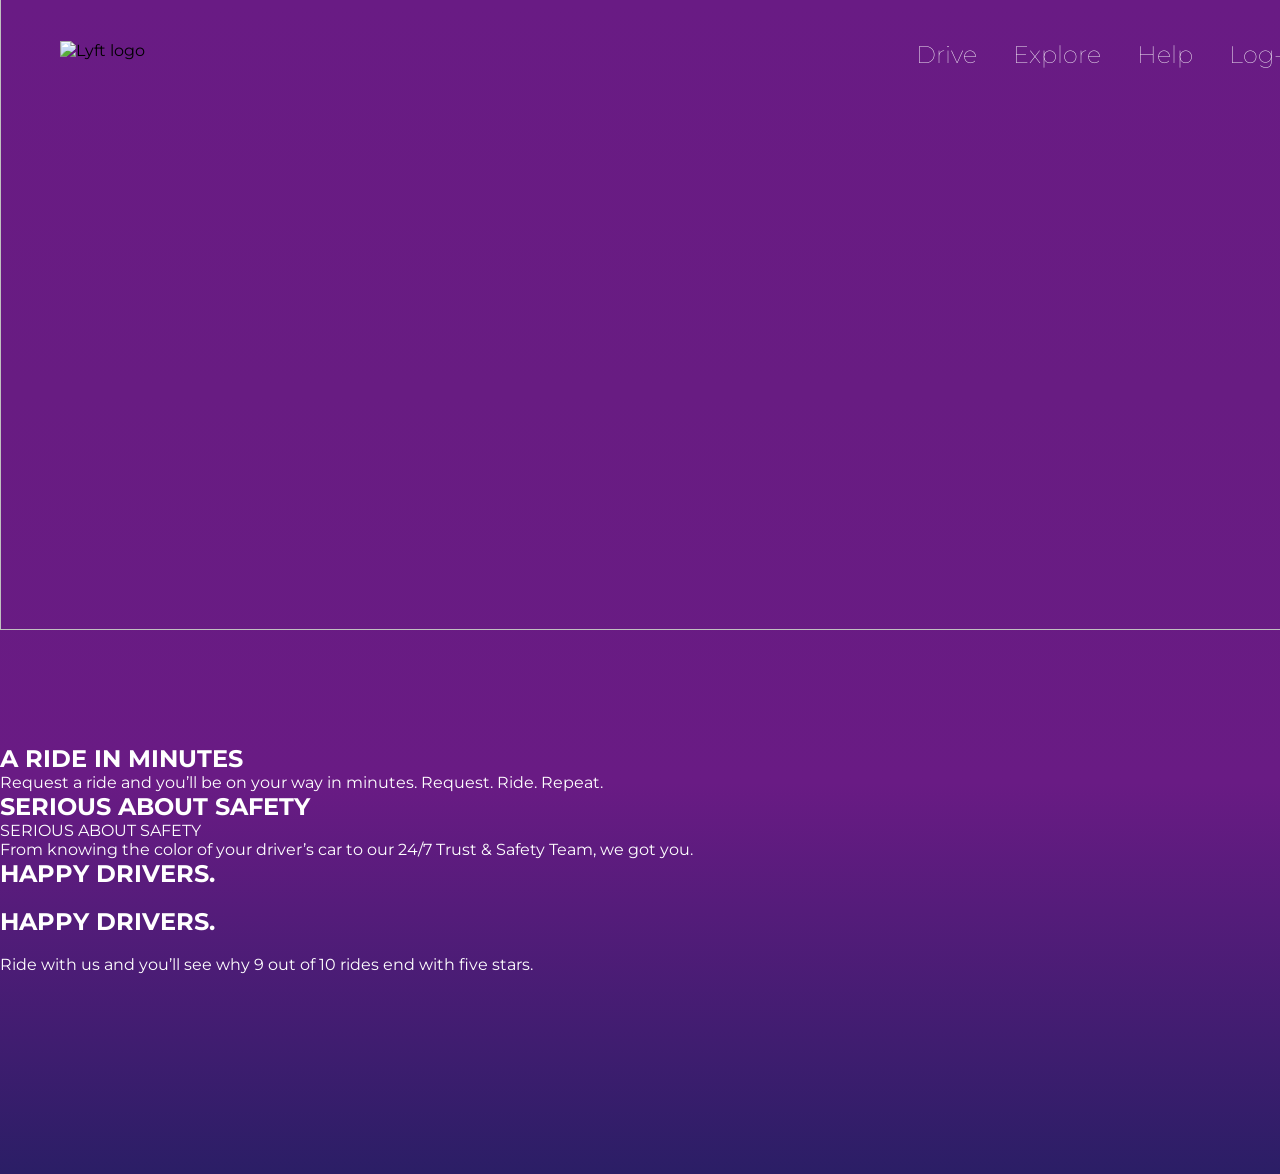
==== index.html @ 64938c95 "Subiendo primeros avances en ejercicio Lyft" ====
<!-- Agrega aquí la estructura HTML de tu sitio web -->
<!DOCTYPE html>
<html>
  <head>
    <meta charset="utf-8">
    <title>Lyft</title>
    <link rel="stylesheet" href="css/main.css">
    <link href="https://fonts.googleapis.com/css?family=Montserrat:100,400,600,700" rel="stylesheet">
  <body>
    <section id="main-container">
      <nav class="fixed-menu">
        <section class="float-left">
          <img  class="logo"src="assets/images/logo-white.png" alt="Lyft logo">
        </section>
        <section class="float-right right-menu-items">
          <a class="menu-item">Drive</a>
          <a class="menu-item">Explore</a>
          <a class="menu-item">Help</a>
          <a class="menu-item log-in">Log-in</a>
        </section>
      </nav>
      <header id="first-section">
        <section class="fs-one">
          <img src="assets/images/hero.gif" alt="">
        </section>
        <section id="first-section2">
          <h2>A RIDE IN MINUTES</h2> <p>Request a ride and you’ll be on your way in minutes. Request. Ride. Repeat.</p>
          <h2>SERIOUS ABOUT SAFETY</h2>SERIOUS ABOUT SAFETY <br>From knowing the color of your driver’s car to our 24/7 Trust & Safety Team, we got you.</p>
          <p><h2>HAPPY DRIVERS.</h2><br> <h2>HAPPY DRIVERS.</h2><br>Ride with us and you’ll see why 9 out of 10 rides end with five stars.</p>
        </section>
      </header>

      <main>
      </main>

      <footer>
        <section>
        </section>
        <section>
        </section>
      </footer>

    </section>
  </body>
</html>
---- css/main.css ----
/*
 * Estilos de tu proyecto*/
* {
  font-family: 'Montserrat', sans-serif;
  margin: 0;
  padding: 0;
}

.fixed-menu{
  position: fixed;
  padding: 30px;
  margin: 10px 30px;
  z-index: 1100;
}

.menu-item {
  margin: 0 15px;
}

.right-menu-items{
  box-sizing: content-box;
  text-align: right;
  color: #fff;
  vertical-align: top;
  font-size: 24px;
  font-weight: 100;
  position: relative;
  right: -150%;

}
.float-left {
  float: left;
}

.float-right{
  float: right;
}

.logo {
  width: 63px;
  height: 40px;
  margin: 0px;
  padding: 0px;
  vertical-align: middle;
}

header#first-section {
  height: 1174px;
  background: linear-gradient(#691B84, #681C82, #691B84, #2B1E66);
}

#first-section img {
  width: 1350px;
  height: 740px;
  background-image: linear-gradient(to left rgb(110,38,139), rgba(110,38,139,.5));
  position: relative;
  bottom: 110px;
}

#first-section2 {
  color: #fff;

}
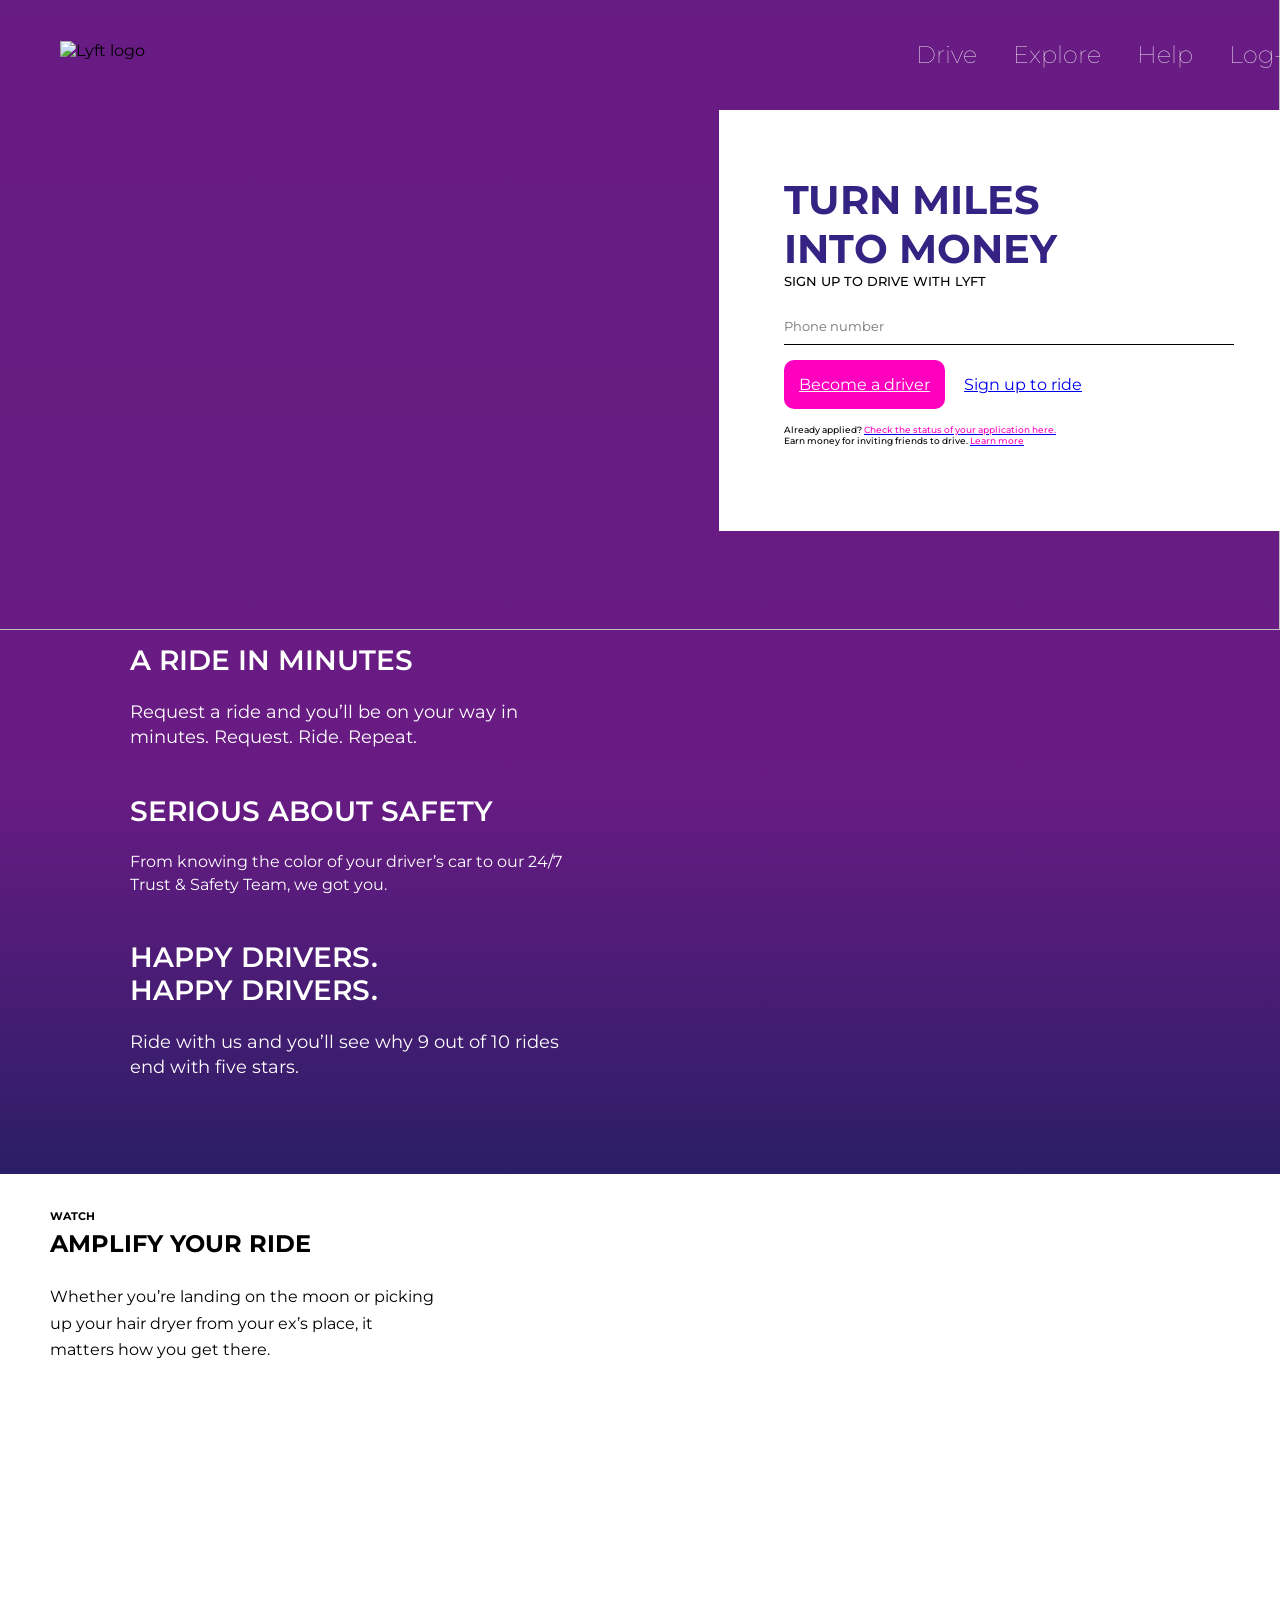
==== commit 98af5436: "Acutalizando avances en ejercicio" ====
--- a/index.html
+++ b/index.html
@@ -21,16 +21,41 @@
       </nav>
       <header id="first-section">
         <section class="fs-one">
-          <img src="assets/images/hero.gif" alt="">
+          <img  class="gif" src="assets/images/hero.gif" alt="">
         </section>
+        <aside id="sign-up">
+          <div class="su-container">
+            <h1>Turn Miles <br> into money</h1>
+            <h5>Sign up to drive with Lyft</h5><br>
+            <input type="number" class="ph-number" placeholder="Phone number">
+            <div class="links-top">
+              <a class="pink-button" href="#">Become a driver</a> <a href="#">Sign up to ride</a>
+            </div>
+            <p class="little">Already applied? <a href="#"><span>Check the status of your application here.</span></a> </p>
+            <p class="little">Earn money for inviting friends to drive. <a href="#"><span>Learn more</span></a></p>
+          </div>
+        </aside>
         <section id="first-section2">
-          <h2>A RIDE IN MINUTES</h2> <p>Request a ride and you’ll be on your way in minutes. Request. Ride. Repeat.</p>
-          <h2>SERIOUS ABOUT SAFETY</h2>SERIOUS ABOUT SAFETY <br>From knowing the color of your driver’s car to our 24/7 Trust & Safety Team, we got you.</p>
-          <p><h2>HAPPY DRIVERS.</h2><br> <h2>HAPPY DRIVERS.</h2><br>Ride with us and you’ll see why 9 out of 10 rides end with five stars.</p>
+          <h2>A RIDE IN MINUTES</h2><br><p>Request a ride and you’ll be on your way in minutes. Request. Ride. Repeat.</p><br>
+          <br> <h2>SERIOUS ABOUT SAFETY</h2><br>From knowing the color of your driver’s car to our 24/7 Trust & Safety Team, we got you.</p><br>
+          <br> <h2>HAPPY DRIVERS.</h2><h2>HAPPY DRIVERS.</h2><br><p>Ride with us and you’ll see why 9 out of 10 rides end with five stars.</p>
+        </section>
+        <section class="fs-one">
+          <img class="phone" src="assets/images/phone.png" alt="">
         </section>
       </header>
-
-      <main>
+      <main id="first-video">
+        <section class="first-video">
+          <div class="amplify-your-ride">
+            <iframe width="854" height="480" src="https://www.youtube.com/embed/fLSmUWOYpKw" frameborder="0" gesture="media" allowfullscreen></iframe>
+          </div>
+          <div class="paragraph-1">
+            <h6>WATCH</h6>
+            <h3>AMPLIFY YOUR RIDE</h3>
+            <br>
+            <p>Whether you’re landing on the moon or picking up your hair dryer from your ex’s place, it matters how you get there.</p>
+          </div>
+        </section>
       </main>
 
       <footer>
--- a/css/main.css
+++ b/css/main.css
@@ -4,6 +4,10 @@
   font-family: 'Montserrat', sans-serif;
   margin: 0;
   padding: 0;
+}
+
+.text-uppercase, h1, h5 {
+  text-transform: uppercase;
 }
 
 .fixed-menu{
@@ -26,13 +30,13 @@
   font-weight: 100;
   position: relative;
   right: -150%;
+}
 
-}
-.float-left {
+.float-left, #first-section2 {
   float: left;
 }
 
-.float-right{
+.float-right, .fs-one, .amplify-your-ride {
   float: right;
 }
 
@@ -49,7 +53,7 @@
   background: linear-gradient(#691B84, #681C82, #691B84, #2B1E66);
 }
 
-#first-section img {
+#first-section img.gif {
   width: 1350px;
   height: 740px;
   background-image: linear-gradient(to left rgb(110,38,139), rgba(110,38,139,.5));
@@ -59,5 +63,105 @@
 
 #first-section2 {
   color: #fff;
+  line-height: 1.4;
+  width: 35%;
+  height: 35%;
+  position: relative;
+  left: 130px;
+  bottom: 100px;
+  display: inline-block;
+}
 
+#first-section2 p {
+  font-size: 18px;
 }
+
+h1{
+  font-size: 40px;
+  color: #352384;
+}
+
+h2 {
+  font-size: 28px;
+  font-weight: 600;
+  line-height: 1.2;
+}
+
+h5 {
+  font-weight: 500;
+}
+
+.phone {
+  display: inline-block;
+  width: 55%;
+  height: 55%;
+  position: relative;
+  left: 240px;
+  bottom: 100px;
+}
+
+aside#sign-up {
+  width: 561px;
+  height: 421px;
+  background-color: #FFF;
+  z-index: 900;
+  position: absolute;
+  top: 110px;
+  right: 0;
+}
+
+div.su-container {
+  padding: 65px;
+}
+
+.ph-number {
+  border: none;
+  border-bottom: .3px solid #000;
+  width: 450px;
+  padding: 10px 0 10px 0;
+}
+
+input.message {
+  padding-bottom: 215px;
+}
+
+div.links-top {
+  margin: 30px 0 30px 0;
+}
+
+.pink-button {
+  background: #FF00BF;
+  color: white;
+  border: none;
+  border-radius: 10px;
+  padding: 15px;
+  margin-right: 15px;
+}
+
+span {
+  color: #FF00BF;
+}
+
+p.little {
+  font-size: 9px;
+  font-weight: 500;
+}
+
+#first-video{
+  height: 800px;
+  background: #fff;
+  margin-top: 0;
+  padding-top: 0;
+}
+
+.paragraph-1{
+  position: relative;
+  top: 30px;
+  width: 30%;
+  left: 50px;
+  line-height: 20pt;
+}
+
+.paragraph-1 > h3{
+  font-size: 18pt;
+}
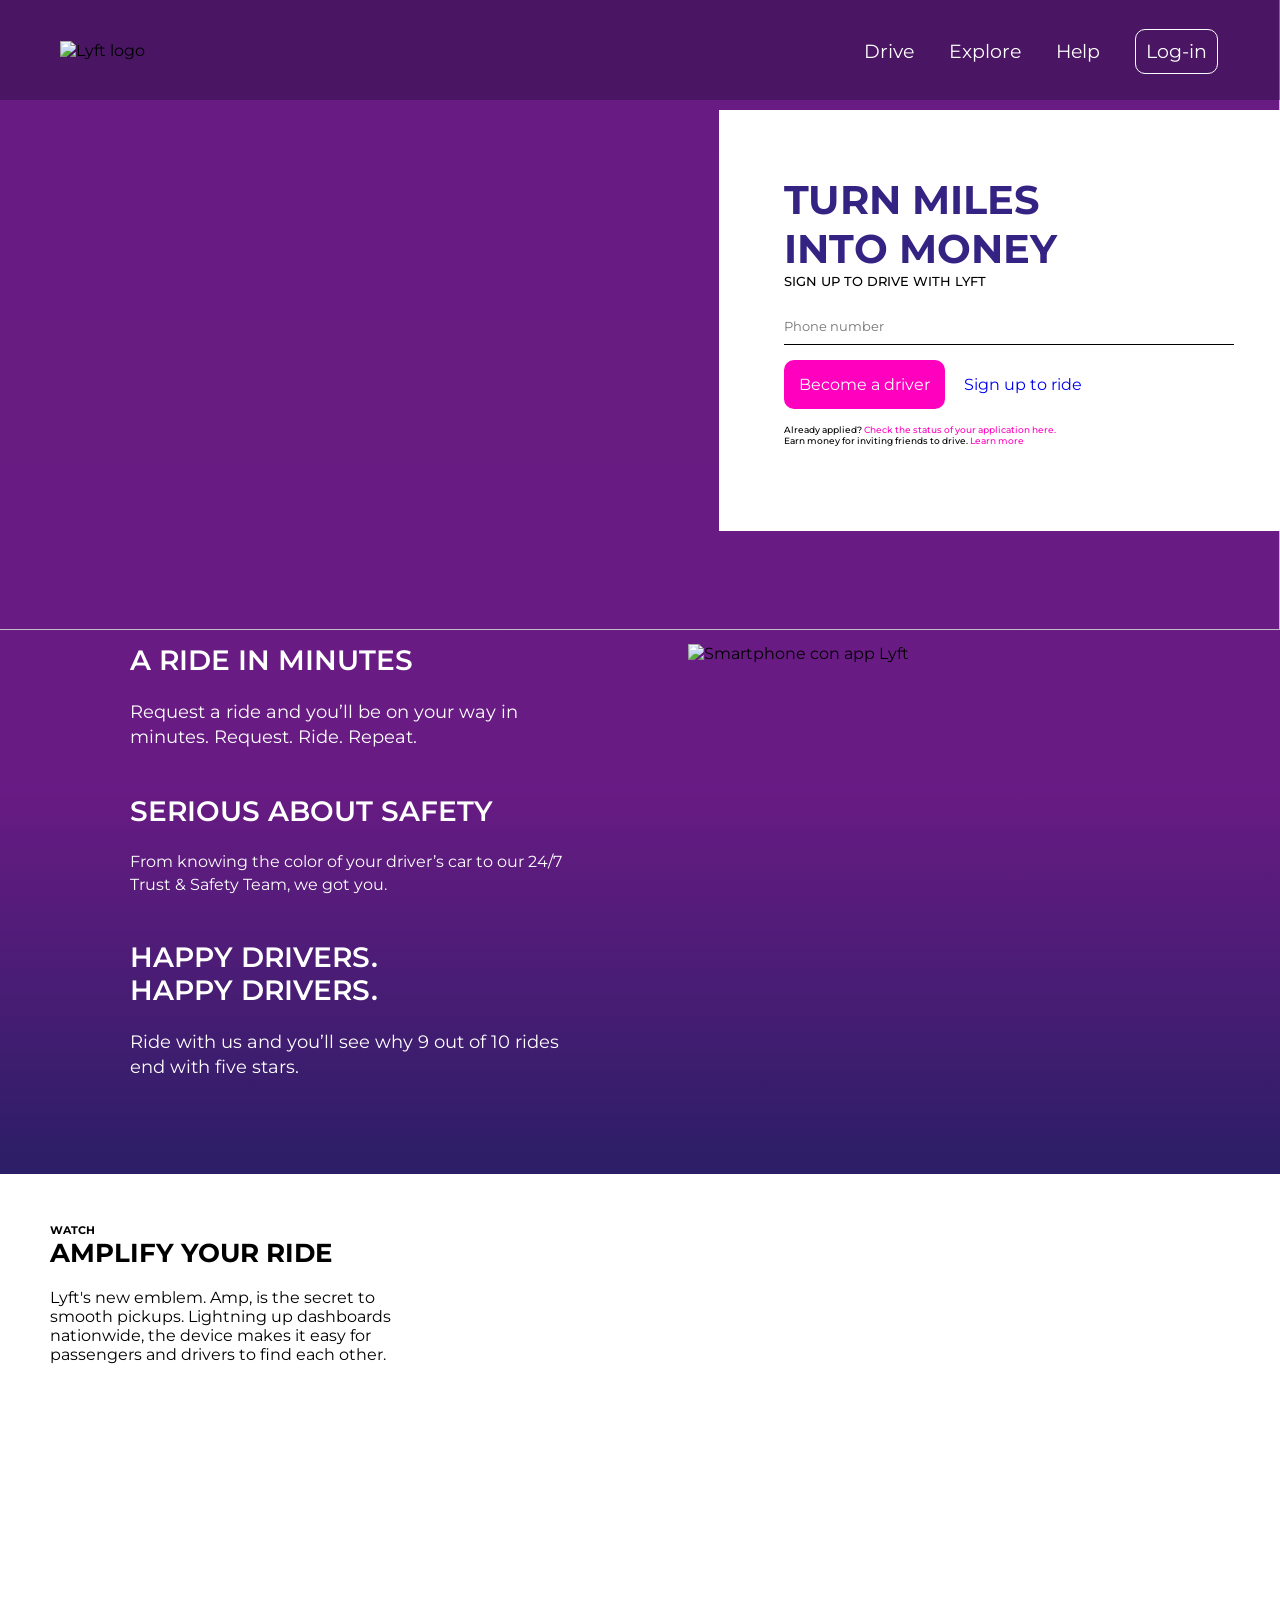
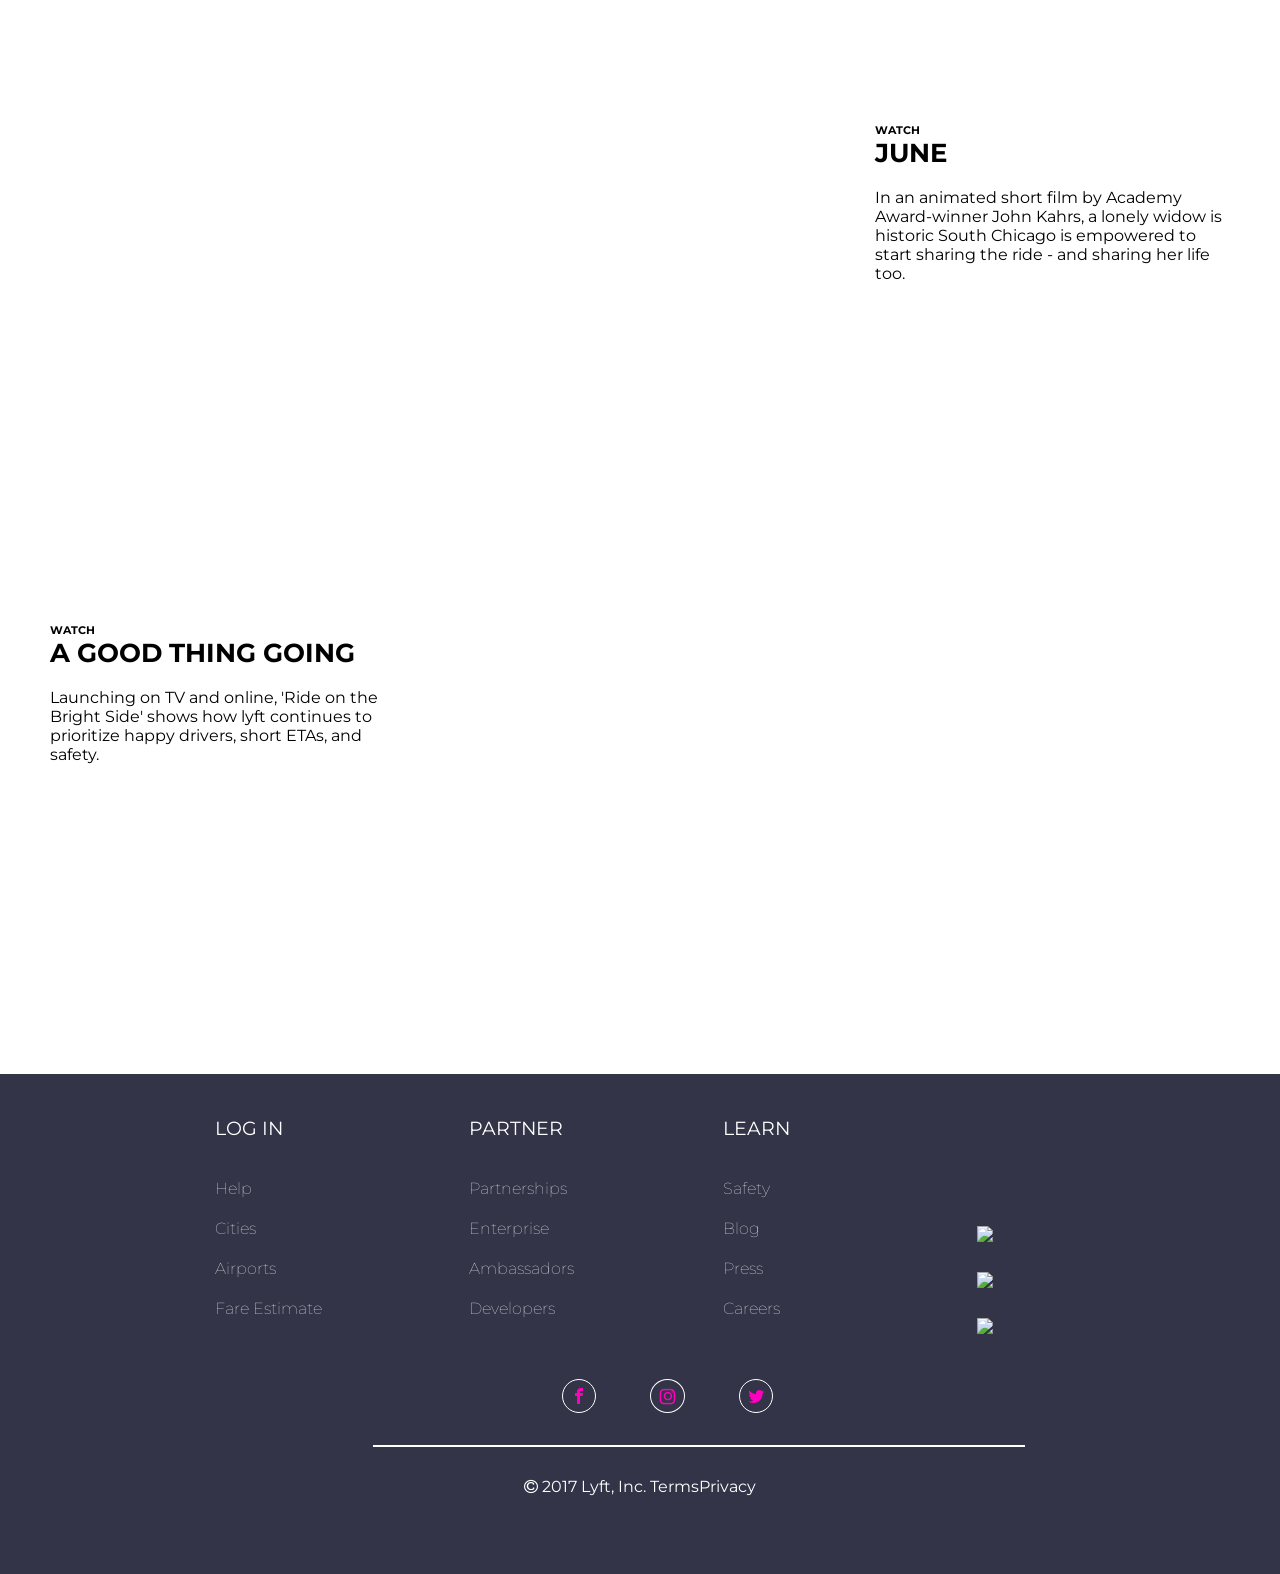
==== commit 7d5c953f: "Subiendo versión final de reto Lyft" ====
--- a/index.html
+++ b/index.html
@@ -6,27 +6,37 @@
     <title>Lyft</title>
     <link rel="stylesheet" href="css/main.css">
     <link href="https://fonts.googleapis.com/css?family=Montserrat:100,400,600,700" rel="stylesheet">
+    <link rel="stylesheet" href="assets/font-awesome-4.7.0/css/font-awesome.min.css">
+    <link rel="stylesheet" href="assets/fonts/style.css">
+  </head>
+
   <body>
+
     <section id="main-container">
+      <!--Menú de navegación fijo-->
+      <div class="background-menu"></div>
       <nav class="fixed-menu">
-        <section class="float-left">
-          <img  class="logo"src="assets/images/logo-white.png" alt="Lyft logo">
-        </section>
-        <section class="float-right right-menu-items">
+        <div class="float-left">
+          <img class="logo" src="assets/images/logo-white.png" alt="Lyft logo">
+        </div>
+        <div class="float-right right-menu-items">
           <a class="menu-item">Drive</a>
           <a class="menu-item">Explore</a>
           <a class="menu-item">Help</a>
           <a class="menu-item log-in">Log-in</a>
-        </section>
+        </div>
       </nav>
+      <!--Estructurando primera sección-->
       <header id="first-section">
         <section class="fs-one">
-          <img  class="gif" src="assets/images/hero.gif" alt="">
+          <img class="gif" src="assets/images/hero.gif" alt="">
         </section>
+        <!--Recuadro de inscripción-->
         <aside id="sign-up">
           <div class="su-container">
             <h1>Turn Miles <br> into money</h1>
             <h5>Sign up to drive with Lyft</h5><br>
+            <!--Campo para ingresar número telefónico-->
             <input type="number" class="ph-number" placeholder="Phone number">
             <div class="links-top">
               <a class="pink-button" href="#">Become a driver</a> <a href="#">Sign up to ride</a>
@@ -35,36 +45,106 @@
             <p class="little">Earn money for inviting friends to drive. <a href="#"><span>Learn more</span></a></p>
           </div>
         </aside>
+        <!--Texto informativo-->
         <section id="first-section2">
-          <h2>A RIDE IN MINUTES</h2><br><p>Request a ride and you’ll be on your way in minutes. Request. Ride. Repeat.</p><br>
-          <br> <h2>SERIOUS ABOUT SAFETY</h2><br>From knowing the color of your driver’s car to our 24/7 Trust & Safety Team, we got you.</p><br>
-          <br> <h2>HAPPY DRIVERS.</h2><h2>HAPPY DRIVERS.</h2><br><p>Ride with us and you’ll see why 9 out of 10 rides end with five stars.</p>
+          <h2>A RIDE IN MINUTES</h2><br>
+          <p>Request a ride and you’ll be on your way in minutes. Request. Ride. Repeat.</p><br>
+          <br>
+          <h2>SERIOUS ABOUT SAFETY</h2><br>From knowing the color of your driver’s car to our 24/7 Trust & Safety Team, we got you.</p><br>
+          <br>
+          <h2>HAPPY DRIVERS.</h2>
+          <h2>HAPPY DRIVERS.</h2><br>
+          <p>Ride with us and you’ll see why 9 out of 10 rides end with five stars.</p>
         </section>
-        <section class="fs-one">
-          <img class="phone" src="assets/images/phone.png" alt="">
+          <!--Imagen de smartphone con la app-->
+          <img class="phone" src="assets/images/phone.png" alt="Smartphone con app Lyft">
+      </header>
+      <!--Inicia galería de videos-->
+      <main class="info-videos-section">
+        <div id="grid-container">
+          <div class="video-1">
+            <div class="text">
+              <h6>WATCH</h6>
+              <h3>AMPLIFY YOUR RIDE</h3>
+              <br>
+              <p>Lyft's new emblem. Amp, is the secret to smooth pickups. Lightning up dashboards nationwide, the device makes it easy for passengers and drivers to find each other.</p>
+            </div>
+            <div class="video-yt">
+              <iframe width="100%" height="100%" src="https://www.youtube.com/embed/fLSmUWOYpKw" frameborder="0" allowfullscreen></iframe>
+            </div>
+          </div>
+          <div class="video-2">
+            <div class="video-yt">
+              <iframe width="100%" height="100%" src="https://www.youtube.com/embed/V7j8Aqxmbs8" frameborder="0" allowfullscreen></iframe>
+            </div>
+            <div class="text">
+              <h6>WATCH</h6>
+              <h3>JUNE</h3>
+              <br>
+              <p>In an animated short film by Academy Award-winner John Kahrs, a lonely widow is historic South Chicago is empowered to start sharing the ride - and sharing her life too.</p>
+            </div>
+          </div>
+          <div class="video-1">
+            <div class="text">
+              <h6>WATCH</h6>
+              <h3>A GOOD THING GOING</h3>
+              <br>
+              <p>Launching on TV and online, 'Ride on the Bright Side' shows how lyft continues to prioritize happy drivers, short ETAs, and safety.</p>
+            </div>
+            <div class="video-yt">
+              <iframe width="100%" height="100%" src="https://www.youtube.com/embed/xj2VWLV0xCU" frameborder="0" allowfullscreen></iframe>
+            </div>
+          </div>
+        </div>
+      </main>
+      <!--Footer contents-->
+      <footer>
+        <!--Columnas con listas de información-->
+        <section class="columns">
+          <ul class="first-column">
+            <li>
+              <h3>LOG IN</h3></li>
+            <li class="first"><a href="#">Help</a></li>
+            <li><a href="#">Cities</a></li>
+            <li><a href="#">Airports</a></li>
+            <li><a href="#">Fare Estimate</a></li>
+          </ul>
+          <ul class="second-column">
+            <li>
+              <h3>PARTNER</h3></li>
+            <li class="first"><a href="#">Partnerships</a></li>
+            <li><a href="#">Enterprise</a></li>
+            <li><a href="#">Ambassadors</a></li>
+            <li><a href="#">Developers</a></li>
+          </ul>
+          <ul class="third-column">
+            <li>
+              <h3>LEARN</h3></li>
+            <li class="first"><a href="#">Safety</a></li>
+            <li><a href="#">Blog</a></li>
+            <li><a href="#">Press</a></li>
+            <li><a href="#">Careers</a></li>
+          </ul>
+          <!--Lista con rutas a descarga de app-->
+          <ul class="fourth-column">
+            <li><a href="#"><img src="assets/images/apple-store.svg" class="icon_apple"></a></li>
+            <li><a href="#"><img src="assets/images/google-play.png" class="icon_google"></a></li>
+            <li><a href="#"><img src="assets/images/microsoft.png" class="icon_microsoft"></a></li>
+          </ul>
         </section>
-      </header>
-      <main id="first-video">
-        <section class="first-video">
-          <div class="amplify-your-ride">
-            <iframe width="854" height="480" src="https://www.youtube.com/embed/fLSmUWOYpKw" frameborder="0" gesture="media" allowfullscreen></iframe>
-          </div>
-          <div class="paragraph-1">
-            <h6>WATCH</h6>
-            <h3>AMPLIFY YOUR RIDE</h3>
-            <br>
-            <p>Whether you’re landing on the moon or picking up your hair dryer from your ex’s place, it matters how you get there.</p>
-          </div>
-        </section>
-      </main>
-
-      <footer>
-        <section>
-        </section>
-        <section>
-        </section>
+        <!--Redes sociales-->
+        <div class="social_media_icons">
+          <span class="icon-facebook"></span>
+          <span class="icon-instagram"></span>
+          <span class="icon-twitter"></span>
+        </div>
+        <div class="division_line">
+        </div>
+        <p class="copyright"><i class="fa fa-copyright" aria-hidden="true"></i> 2017 Lyft, Inc. TermsPrivacy</p>
       </footer>
 
     </section>
+
   </body>
+
 </html>
--- a/css/main.css
+++ b/css/main.css
@@ -1,16 +1,21 @@
-/*
- * Estilos de tu proyecto*/
+/*Quitando márgenes y definiendo fuente con selector universal*/
 * {
   font-family: 'Montserrat', sans-serif;
   margin: 0;
   padding: 0;
 }
 
+body {
+  overflow-y: scroll;
+  overflow-x: hidden;
+}
+
 .text-uppercase, h1, h5 {
   text-transform: uppercase;
 }
 
-.fixed-menu{
+/*Fijando menú de navegación*/
+nav.fixed-menu {
   position: fixed;
   padding: 30px;
   margin: 10px 30px;
@@ -19,25 +24,6 @@
 
 .menu-item {
   margin: 0 15px;
-}
-
-.right-menu-items{
-  box-sizing: content-box;
-  text-align: right;
-  color: #fff;
-  vertical-align: top;
-  font-size: 24px;
-  font-weight: 100;
-  position: relative;
-  right: -150%;
-}
-
-.float-left, #first-section2 {
-  float: left;
-}
-
-.float-right, .fs-one, .amplify-your-ride {
-  float: right;
 }
 
 .logo {
@@ -48,6 +34,47 @@
   vertical-align: middle;
 }
 
+.background-menu {
+  background-color: rgba(44, 18, 68, .5);
+  width: 100%;
+  height: 100px;
+  z-index: 1050;
+  position: fixed;
+}
+
+.right-menu-items {
+  box-sizing: content-box;
+  text-align: right;
+  color: #fff;
+  vertical-align: top;
+  font-size: 19px;
+  font-weight: normal;
+  position: relative;
+  left: 150%;
+}
+
+a.log-in {
+  border: 1px solid #fff;
+  border-radius: 10px;
+  padding: 10px;
+}
+
+a.menu-item:hover {
+  color: #FF00BF;
+  text-decoration: none;
+  cursor: pointer;
+}
+
+/*Clases reutilizables de float*/
+.float-left, #first-section2 {
+  float: left;
+}
+
+.float-right, .fs-one, .amplify-your-ride {
+  float: right;
+}
+
+/*Fondo con gradación*/
 header#first-section {
   height: 1174px;
   background: linear-gradient(#691B84, #681C82, #691B84, #2B1E66);
@@ -56,7 +83,7 @@
 #first-section img.gif {
   width: 1350px;
   height: 740px;
-  background-image: linear-gradient(to left rgb(110,38,139), rgba(110,38,139,.5));
+  background-image: linear-gradient(to left rgb(110, 38, 139), rgba(110, 38, 139, .5));
   position: relative;
   bottom: 110px;
 }
@@ -76,7 +103,7 @@
   font-size: 18px;
 }
 
-h1{
+h1 {
   font-size: 40px;
   color: #352384;
 }
@@ -91,15 +118,17 @@
   font-weight: 500;
 }
 
+/*Imagen flotante junto a texto*/
 .phone {
   display: inline-block;
-  width: 55%;
-  height: 55%;
+  width: 40%;
+  height: 40%;
   position: relative;
   left: 240px;
   bottom: 100px;
 }
 
+/*Recuadro de inscripción*/
 aside#sign-up {
   width: 561px;
   height: 421px;
@@ -147,21 +176,177 @@
   font-weight: 500;
 }
 
-#first-video{
-  height: 800px;
-  background: #fff;
-  margin-top: 0;
-  padding-top: 0;
-}
-
-.paragraph-1{
-  position: relative;
+a {
+  text-decoration: none;
+}
+
+a:hover {
+  text-decoration: underline;
+  cursor: poin
+}
+
+/*Sección de videos*/
+#grid-container {
+  display: grid;
+  grid-template-rows: 3;
+  grid-template-rows: 500px 500px 500px;
+  width: 100%;
+}
+
+/*Formato textos videos*/
+div.text>h3 {
+  font-weight: bold;
+  font-size: 26px;
+}
+
+
+.text {
+  padding: 50px;
+}
+
+.video-1 {
+  display: grid;
+  grid-template-columns: 2;
+  grid-template-columns: 455px auto;
+}
+
+.video-2 {
+  display: grid;
+  grid-template-columns: 2;
+  grid-template-columns: auto 455px;
+}
+
+/*Estilo de footer*/
+footer {
+  display: block;
+  background-color: #333447;
+  position: relative;
+  height: 500px;
+}
+
+section.columns {
+  position: relative;
+  left: 9%;
+  top: 35px;
+}
+
+h3 {
+  font-size: 19px;
+  font-weight: 400;
+}
+
+/*Columnas con vúnculo*/
+footer>section.columns>ul {
+  display: inline-block;
+  width: 150px;
+  margin-left: 100px;
+  text-align: left;
+  line-height: 40px;
+}
+
+footer>.columns>ul>li.first {
+  margin-top: 20px;
+}
+
+footer>.columns>ul>li {
+  list-style: none;
+  color: white;
+  font-weight: 100;
+}
+
+/*Interacción con el cursor*/
+li a:hover {
+  color: #FF00BF;
+  text-decoration: underline;
+  cursor: pointer;
+}
+
+.fourth-column {
+  position: relative;
+  top: 20px;
+  margin-left: 50px;
+}
+
+li>a {
+  text-decoration: none;
+  color: white;
+}
+
+/*Immágenes con ruta de descarga a la app*/
+.icon_apple {
+  padding-top: 15px;
+  width: 75%;
+}
+
+.icon_google {
+  width: 75%;
+  height: auto;
+  padding-top: 15px;
+}
+
+.icon_microsoft {
+  width: 75%;
+  height: auto;
+  padding-top: 15px;
+}
+
+.division_line {
+  position: relative;
+  left: 1%;
   top: 30px;
-  width: 30%;
-  left: 50px;
-  line-height: 20pt;
-}
-
-.paragraph-1 > h3{
-  font-size: 18pt;
-}
+  border: 1px solid white;
+  width: 650px;
+  margin-left: 360px;
+  margin-bottom: 30px;
+  text-align: center;
+}
+
+.icons-terms {
+  position: relative;
+  left: 10%
+}
+
+/*Display redes sociales*/
+.social_media_icons {
+  display: inline-block;
+  color: white;
+  padding: 5% 0 3% 2%;
+  margin: 0;
+  position: relative;
+  left: 38%;
+  top: 30px;
+}
+
+.icon-facebook:before {
+  content: "\ea90";
+}
+
+.icon-instagram:before {
+  content: "\ea92";
+}
+
+.icon-twitter:before {
+  content: "\ea96";
+}
+
+.icon-facebook, .icon-instagram, .icon-twitter {
+  position: relative;
+  border: 1px solid white;
+  border-radius: 50%;
+  margin-left: 50px;
+  padding: 8px;
+  text-align: center;
+}
+
+footer>p {
+  color: white;
+  text-align: center;
+  margin-bottom: 50px;
+}
+
+p.copyright {
+  position: relative;
+  left: 0%;
+  top: 30px;
+  text-align: center;
+}
--- a/assets/fonts/style.css
+++ b/assets/fonts/style.css
@@ -0,0 +1,1509 @@
+@font-face {
+  font-family: 'icomoon';
+  src:  url('icomoon.eot?b2k38r');
+  src:  url('icomoon.eot?b2k38r#iefix') format('embedded-opentype'),
+    url('icomoon.ttf?b2k38r') format('truetype'),
+    url('icomoon.woff?b2k38r') format('woff'),
+    url('icomoon.svg?b2k38r#icomoon') format('svg');
+  font-weight: normal;
+  font-style: normal;
+}
+
+[class^="icon-"], [class*=" icon-"] {
+  /* use !important to prevent issues with browser extensions that change fonts */
+  font-family: 'icomoon' !important;
+  speak: none;
+  font-style: normal;
+  font-weight: normal;
+  font-variant: normal;
+  text-transform: none;
+  line-height: 1;
+
+  /* Enable Ligatures ================ */
+  letter-spacing: 0;
+  -webkit-font-feature-settings: "liga";
+  -moz-font-feature-settings: "liga=1";
+  -moz-font-feature-settings: "liga";
+  -ms-font-feature-settings: "liga" 1;
+  font-feature-settings: "liga";
+  -webkit-font-variant-ligatures: discretionary-ligatures;
+  font-variant-ligatures: discretionary-ligatures;
+
+  /* Better Font Rendering =========== */
+  -webkit-font-smoothing: antialiased;
+  -moz-osx-font-smoothing: grayscale;
+}
+
+.icon-home:before {
+  content: "\e900";
+}
+.icon-home2:before {
+  content: "\e901";
+}
+.icon-home3:before {
+  content: "\e902";
+}
+.icon-office:before {
+  content: "\e903";
+}
+.icon-newspaper:before {
+  content: "\e904";
+}
+.icon-pencil:before {
+  content: "\e905";
+}
+.icon-pencil2:before {
+  content: "\e906";
+}
+.icon-quill:before {
+  content: "\e907";
+}
+.icon-pen:before {
+  content: "\e908";
+}
+.icon-blog:before {
+  content: "\e909";
+}
+.icon-eyedropper:before {
+  content: "\e90a";
+}
+.icon-droplet:before {
+  content: "\e90b";
+}
+.icon-paint-format:before {
+  content: "\e90c";
+}
+.icon-image:before {
+  content: "\e90d";
+}
+.icon-images:before {
+  content: "\e90e";
+}
+.icon-camera:before {
+  content: "\e90f";
+}
+.icon-headphones:before {
+  content: "\e910";
+}
+.icon-music:before {
+  content: "\e911";
+}
+.icon-play:before {
+  content: "\e912";
+}
+.icon-film:before {
+  content: "\e913";
+}
+.icon-video-camera:before {
+  content: "\e914";
+}
+.icon-dice:before {
+  content: "\e915";
+}
+.icon-pacman:before {
+  content: "\e916";
+}
+.icon-spades:before {
+  content: "\e917";
+}
+.icon-clubs:before {
+  content: "\e918";
+}
+.icon-diamonds:before {
+  content: "\e919";
+}
+.icon-bullhorn:before {
+  content: "\e91a";
+}
+.icon-connection:before {
+  content: "\e91b";
+}
+.icon-podcast:before {
+  content: "\e91c";
+}
+.icon-feed:before {
+  content: "\e91d";
+}
+.icon-mic:before {
+  content: "\e91e";
+}
+.icon-book:before {
+  content: "\e91f";
+}
+.icon-books:before {
+  content: "\e920";
+}
+.icon-library:before {
+  content: "\e921";
+}
+.icon-file-text:before {
+  content: "\e922";
+}
+.icon-profile:before {
+  content: "\e923";
+}
+.icon-file-empty:before {
+  content: "\e924";
+}
+.icon-files-empty:before {
+  content: "\e925";
+}
+.icon-file-text2:before {
+  content: "\e926";
+}
+.icon-file-picture:before {
+  content: "\e927";
+}
+.icon-file-music:before {
+  content: "\e928";
+}
+.icon-file-play:before {
+  content: "\e929";
+}
+.icon-file-video:before {
+  content: "\e92a";
+}
+.icon-file-zip:before {
+  content: "\e92b";
+}
+.icon-copy:before {
+  content: "\e92c";
+}
+.icon-paste:before {
+  content: "\e92d";
+}
+.icon-stack:before {
+  content: "\e92e";
+}
+.icon-folder:before {
+  content: "\e92f";
+}
+.icon-folder-open:before {
+  content: "\e930";
+}
+.icon-folder-plus:before {
+  content: "\e931";
+}
+.icon-folder-minus:before {
+  content: "\e932";
+}
+.icon-folder-download:before {
+  content: "\e933";
+}
+.icon-folder-upload:before {
+  content: "\e934";
+}
+.icon-price-tag:before {
+  content: "\e935";
+}
+.icon-price-tags:before {
+  content: "\e936";
+}
+.icon-barcode:before {
+  content: "\e937";
+}
+.icon-qrcode:before {
+  content: "\e938";
+}
+.icon-ticket:before {
+  content: "\e939";
+}
+.icon-cart:before {
+  content: "\e93a";
+}
+.icon-coin-dollar:before {
+  content: "\e93b";
+}
+.icon-coin-euro:before {
+  content: "\e93c";
+}
+.icon-coin-pound:before {
+  content: "\e93d";
+}
+.icon-coin-yen:before {
+  content: "\e93e";
+}
+.icon-credit-card:before {
+  content: "\e93f";
+}
+.icon-calculator:before {
+  content: "\e940";
+}
+.icon-lifebuoy:before {
+  content: "\e941";
+}
+.icon-phone:before {
+  content: "\e942";
+}
+.icon-phone-hang-up:before {
+  content: "\e943";
+}
+.icon-address-book:before {
+  content: "\e944";
+}
+.icon-envelop:before {
+  content: "\e945";
+}
+.icon-pushpin:before {
+  content: "\e946";
+}
+.icon-location:before {
+  content: "\e947";
+}
+.icon-location2:before {
+  content: "\e948";
+}
+.icon-compass:before {
+  content: "\e949";
+}
+.icon-compass2:before {
+  content: "\e94a";
+}
+.icon-map:before {
+  content: "\e94b";
+}
+.icon-map2:before {
+  content: "\e94c";
+}
+.icon-history:before {
+  content: "\e94d";
+}
+.icon-clock:before {
+  content: "\e94e";
+}
+.icon-clock2:before {
+  content: "\e94f";
+}
+.icon-alarm:before {
+  content: "\e950";
+}
+.icon-bell:before {
+  content: "\e951";
+}
+.icon-stopwatch:before {
+  content: "\e952";
+}
+.icon-calendar:before {
+  content: "\e953";
+}
+.icon-printer:before {
+  content: "\e954";
+}
+.icon-keyboard:before {
+  content: "\e955";
+}
+.icon-display:before {
+  content: "\e956";
+}
+.icon-laptop:before {
+  content: "\e957";
+}
+.icon-mobile:before {
+  content: "\e958";
+}
+.icon-mobile2:before {
+  content: "\e959";
+}
+.icon-tablet:before {
+  content: "\e95a";
+}
+.icon-tv:before {
+  content: "\e95b";
+}
+.icon-drawer:before {
+  content: "\e95c";
+}
+.icon-drawer2:before {
+  content: "\e95d";
+}
+.icon-box-add:before {
+  content: "\e95e";
+}
+.icon-box-remove:before {
+  content: "\e95f";
+}
+.icon-download:before {
+  content: "\e960";
+}
+.icon-upload:before {
+  content: "\e961";
+}
+.icon-floppy-disk:before {
+  content: "\e962";
+}
+.icon-drive:before {
+  content: "\e963";
+}
+.icon-database:before {
+  content: "\e964";
+}
+.icon-undo:before {
+  content: "\e965";
+}
+.icon-redo:before {
+  content: "\e966";
+}
+.icon-undo2:before {
+  content: "\e967";
+}
+.icon-redo2:before {
+  content: "\e968";
+}
+.icon-forward:before {
+  content: "\e969";
+}
+.icon-reply:before {
+  content: "\e96a";
+}
+.icon-bubble:before {
+  content: "\e96b";
+}
+.icon-bubbles:before {
+  content: "\e96c";
+}
+.icon-bubbles2:before {
+  content: "\e96d";
+}
+.icon-bubble2:before {
+  content: "\e96e";
+}
+.icon-bubbles3:before {
+  content: "\e96f";
+}
+.icon-bubbles4:before {
+  content: "\e970";
+}
+.icon-user:before {
+  content: "\e971";
+}
+.icon-users:before {
+  content: "\e972";
+}
+.icon-user-plus:before {
+  content: "\e973";
+}
+.icon-user-minus:before {
+  content: "\e974";
+}
+.icon-user-check:before {
+  content: "\e975";
+}
+.icon-user-tie:before {
+  content: "\e976";
+}
+.icon-quotes-left:before {
+  content: "\e977";
+}
+.icon-quotes-right:before {
+  content: "\e978";
+}
+.icon-hour-glass:before {
+  content: "\e979";
+}
+.icon-spinner:before {
+  content: "\e97a";
+}
+.icon-spinner2:before {
+  content: "\e97b";
+}
+.icon-spinner3:before {
+  content: "\e97c";
+}
+.icon-spinner4:before {
+  content: "\e97d";
+}
+.icon-spinner5:before {
+  content: "\e97e";
+}
+.icon-spinner6:before {
+  content: "\e97f";
+}
+.icon-spinner7:before {
+  content: "\e980";
+}
+.icon-spinner8:before {
+  content: "\e981";
+}
+.icon-spinner9:before {
+  content: "\e982";
+}
+.icon-spinner10:before {
+  content: "\e983";
+}
+.icon-spinner11:before {
+  content: "\e984";
+}
+.icon-binoculars:before {
+  content: "\e985";
+}
+.icon-search:before {
+  content: "\e986";
+}
+.icon-zoom-in:before {
+  content: "\e987";
+}
+.icon-zoom-out:before {
+  content: "\e988";
+}
+.icon-enlarge:before {
+  content: "\e989";
+}
+.icon-shrink:before {
+  content: "\e98a";
+}
+.icon-enlarge2:before {
+  content: "\e98b";
+}
+.icon-shrink2:before {
+  content: "\e98c";
+}
+.icon-key:before {
+  content: "\e98d";
+}
+.icon-key2:before {
+  content: "\e98e";
+}
+.icon-lock:before {
+  content: "\e98f";
+}
+.icon-unlocked:before {
+  content: "\e990";
+}
+.icon-wrench:before {
+  content: "\e991";
+}
+.icon-equalizer:before {
+  content: "\e992";
+}
+.icon-equalizer2:before {
+  content: "\e993";
+}
+.icon-cog:before {
+  content: "\e994";
+}
+.icon-cogs:before {
+  content: "\e995";
+}
+.icon-hammer:before {
+  content: "\e996";
+}
+.icon-magic-wand:before {
+  content: "\e997";
+}
+.icon-aid-kit:before {
+  content: "\e998";
+}
+.icon-bug:before {
+  content: "\e999";
+}
+.icon-pie-chart:before {
+  content: "\e99a";
+}
+.icon-stats-dots:before {
+  content: "\e99b";
+}
+.icon-stats-bars:before {
+  content: "\e99c";
+}
+.icon-stats-bars2:before {
+  content: "\e99d";
+}
+.icon-trophy:before {
+  content: "\e99e";
+}
+.icon-gift:before {
+  content: "\e99f";
+}
+.icon-glass:before {
+  content: "\e9a0";
+}
+.icon-glass2:before {
+  content: "\e9a1";
+}
+.icon-mug:before {
+  content: "\e9a2";
+}
+.icon-spoon-knife:before {
+  content: "\e9a3";
+}
+.icon-leaf:before {
+  content: "\e9a4";
+}
+.icon-rocket:before {
+  content: "\e9a5";
+}
+.icon-meter:before {
+  content: "\e9a6";
+}
+.icon-meter2:before {
+  content: "\e9a7";
+}
+.icon-hammer2:before {
+  content: "\e9a8";
+}
+.icon-fire:before {
+  content: "\e9a9";
+}
+.icon-lab:before {
+  content: "\e9aa";
+}
+.icon-magnet:before {
+  content: "\e9ab";
+}
+.icon-bin:before {
+  content: "\e9ac";
+}
+.icon-bin2:before {
+  content: "\e9ad";
+}
+.icon-briefcase:before {
+  content: "\e9ae";
+}
+.icon-airplane:before {
+  content: "\e9af";
+}
+.icon-truck:before {
+  content: "\e9b0";
+}
+.icon-road:before {
+  content: "\e9b1";
+}
+.icon-accessibility:before {
+  content: "\e9b2";
+}
+.icon-target:before {
+  content: "\e9b3";
+}
+.icon-shield:before {
+  content: "\e9b4";
+}
+.icon-power:before {
+  content: "\e9b5";
+}
+.icon-switch:before {
+  content: "\e9b6";
+}
+.icon-power-cord:before {
+  content: "\e9b7";
+}
+.icon-clipboard:before {
+  content: "\e9b8";
+}
+.icon-list-numbered:before {
+  content: "\e9b9";
+}
+.icon-list:before {
+  content: "\e9ba";
+}
+.icon-list2:before {
+  content: "\e9bb";
+}
+.icon-tree:before {
+  content: "\e9bc";
+}
+.icon-menu:before {
+  content: "\e9bd";
+}
+.icon-menu2:before {
+  content: "\e9be";
+}
+.icon-menu3:before {
+  content: "\e9bf";
+}
+.icon-menu4:before {
+  content: "\e9c0";
+}
+.icon-cloud:before {
+  content: "\e9c1";
+}
+.icon-cloud-download:before {
+  content: "\e9c2";
+}
+.icon-cloud-upload:before {
+  content: "\e9c3";
+}
+.icon-cloud-check:before {
+  content: "\e9c4";
+}
+.icon-download2:before {
+  content: "\e9c5";
+}
+.icon-upload2:before {
+  content: "\e9c6";
+}
+.icon-download3:before {
+  content: "\e9c7";
+}
+.icon-upload3:before {
+  content: "\e9c8";
+}
+.icon-sphere:before {
+  content: "\e9c9";
+}
+.icon-earth:before {
+  content: "\e9ca";
+}
+.icon-link:before {
+  content: "\e9cb";
+}
+.icon-flag:before {
+  content: "\e9cc";
+}
+.icon-attachment:before {
+  content: "\e9cd";
+}
+.icon-eye:before {
+  content: "\e9ce";
+}
+.icon-eye-plus:before {
+  content: "\e9cf";
+}
+.icon-eye-minus:before {
+  content: "\e9d0";
+}
+.icon-eye-blocked:before {
+  content: "\e9d1";
+}
+.icon-bookmark:before {
+  content: "\e9d2";
+}
+.icon-bookmarks:before {
+  content: "\e9d3";
+}
+.icon-sun:before {
+  content: "\e9d4";
+}
+.icon-contrast:before {
+  content: "\e9d5";
+}
+.icon-brightness-contrast:before {
+  content: "\e9d6";
+}
+.icon-star-empty:before {
+  content: "\e9d7";
+}
+.icon-star-half:before {
+  content: "\e9d8";
+}
+.icon-star-full:before {
+  content: "\e9d9";
+}
+.icon-heart:before {
+  content: "\e9da";
+}
+.icon-heart-broken:before {
+  content: "\e9db";
+}
+.icon-man:before {
+  content: "\e9dc";
+}
+.icon-woman:before {
+  content: "\e9dd";
+}
+.icon-man-woman:before {
+  content: "\e9de";
+}
+.icon-happy:before {
+  content: "\e9df";
+}
+.icon-happy2:before {
+  content: "\e9e0";
+}
+.icon-smile:before {
+  content: "\e9e1";
+}
+.icon-smile2:before {
+  content: "\e9e2";
+}
+.icon-tongue:before {
+  content: "\e9e3";
+}
+.icon-tongue2:before {
+  content: "\e9e4";
+}
+.icon-sad:before {
+  content: "\e9e5";
+}
+.icon-sad2:before {
+  content: "\e9e6";
+}
+.icon-wink:before {
+  content: "\e9e7";
+}
+.icon-wink2:before {
+  content: "\e9e8";
+}
+.icon-grin:before {
+  content: "\e9e9";
+}
+.icon-grin2:before {
+  content: "\e9ea";
+}
+.icon-cool:before {
+  content: "\e9eb";
+}
+.icon-cool2:before {
+  content: "\e9ec";
+}
+.icon-angry:before {
+  content: "\e9ed";
+}
+.icon-angry2:before {
+  content: "\e9ee";
+}
+.icon-evil:before {
+  content: "\e9ef";
+}
+.icon-evil2:before {
+  content: "\e9f0";
+}
+.icon-shocked:before {
+  content: "\e9f1";
+}
+.icon-shocked2:before {
+  content: "\e9f2";
+}
+.icon-baffled:before {
+  content: "\e9f3";
+}
+.icon-baffled2:before {
+  content: "\e9f4";
+}
+.icon-confused:before {
+  content: "\e9f5";
+}
+.icon-confused2:before {
+  content: "\e9f6";
+}
+.icon-neutral:before {
+  content: "\e9f7";
+}
+.icon-neutral2:before {
+  content: "\e9f8";
+}
+.icon-hipster:before {
+  content: "\e9f9";
+}
+.icon-hipster2:before {
+  content: "\e9fa";
+}
+.icon-wondering:before {
+  content: "\e9fb";
+}
+.icon-wondering2:before {
+  content: "\e9fc";
+}
+.icon-sleepy:before {
+  content: "\e9fd";
+}
+.icon-sleepy2:before {
+  content: "\e9fe";
+}
+.icon-frustrated:before {
+  content: "\e9ff";
+}
+.icon-frustrated2:before {
+  content: "\ea00";
+}
+.icon-crying:before {
+  content: "\ea01";
+}
+.icon-crying2:before {
+  content: "\ea02";
+}
+.icon-point-up:before {
+  content: "\ea03";
+}
+.icon-point-right:before {
+  content: "\ea04";
+}
+.icon-point-down:before {
+  content: "\ea05";
+}
+.icon-point-left:before {
+  content: "\ea06";
+}
+.icon-warning:before {
+  content: "\ea07";
+}
+.icon-notification:before {
+  content: "\ea08";
+}
+.icon-question:before {
+  content: "\ea09";
+}
+.icon-plus:before {
+  content: "\ea0a";
+}
+.icon-minus:before {
+  content: "\ea0b";
+}
+.icon-info:before {
+  content: "\ea0c";
+}
+.icon-cancel-circle:before {
+  content: "\ea0d";
+}
+.icon-blocked:before {
+  content: "\ea0e";
+}
+.icon-cross:before {
+  content: "\ea0f";
+}
+.icon-checkmark:before {
+  content: "\ea10";
+}
+.icon-checkmark2:before {
+  content: "\ea11";
+}
+.icon-spell-check:before {
+  content: "\ea12";
+}
+.icon-enter:before {
+  content: "\ea13";
+}
+.icon-exit:before {
+  content: "\ea14";
+}
+.icon-play2:before {
+  content: "\ea15";
+}
+.icon-pause:before {
+  content: "\ea16";
+}
+.icon-stop:before {
+  content: "\ea17";
+}
+.icon-previous:before {
+  content: "\ea18";
+}
+.icon-next:before {
+  content: "\ea19";
+}
+.icon-backward:before {
+  content: "\ea1a";
+}
+.icon-forward2:before {
+  content: "\ea1b";
+}
+.icon-play3:before {
+  content: "\ea1c";
+}
+.icon-pause2:before {
+  content: "\ea1d";
+}
+.icon-stop2:before {
+  content: "\ea1e";
+}
+.icon-backward2:before {
+  content: "\ea1f";
+}
+.icon-forward3:before {
+  content: "\ea20";
+}
+.icon-first:before {
+  content: "\ea21";
+}
+.icon-last:before {
+  content: "\ea22";
+}
+.icon-previous2:before {
+  content: "\ea23";
+}
+.icon-next2:before {
+  content: "\ea24";
+}
+.icon-eject:before {
+  content: "\ea25";
+}
+.icon-volume-high:before {
+  content: "\ea26";
+}
+.icon-volume-medium:before {
+  content: "\ea27";
+}
+.icon-volume-low:before {
+  content: "\ea28";
+}
+.icon-volume-mute:before {
+  content: "\ea29";
+}
+.icon-volume-mute2:before {
+  content: "\ea2a";
+}
+.icon-volume-increase:before {
+  content: "\ea2b";
+}
+.icon-volume-decrease:before {
+  content: "\ea2c";
+}
+.icon-loop:before {
+  content: "\ea2d";
+}
+.icon-loop2:before {
+  content: "\ea2e";
+}
+.icon-infinite:before {
+  content: "\ea2f";
+}
+.icon-shuffle:before {
+  content: "\ea30";
+}
+.icon-arrow-up-left:before {
+  content: "\ea31";
+}
+.icon-arrow-up:before {
+  content: "\ea32";
+}
+.icon-arrow-up-right:before {
+  content: "\ea33";
+}
+.icon-arrow-right:before {
+  content: "\ea34";
+}
+.icon-arrow-down-right:before {
+  content: "\ea35";
+}
+.icon-arrow-down:before {
+  content: "\ea36";
+}
+.icon-arrow-down-left:before {
+  content: "\ea37";
+}
+.icon-arrow-left:before {
+  content: "\ea38";
+}
+.icon-arrow-up-left2:before {
+  content: "\ea39";
+}
+.icon-arrow-up2:before {
+  content: "\ea3a";
+}
+.icon-arrow-up-right2:before {
+  content: "\ea3b";
+}
+.icon-arrow-right2:before {
+  content: "\ea3c";
+}
+.icon-arrow-down-right2:before {
+  content: "\ea3d";
+}
+.icon-arrow-down2:before {
+  content: "\ea3e";
+}
+.icon-arrow-down-left2:before {
+  content: "\ea3f";
+}
+.icon-arrow-left2:before {
+  content: "\ea40";
+}
+.icon-circle-up:before {
+  content: "\ea41";
+}
+.icon-circle-right:before {
+  content: "\ea42";
+}
+.icon-circle-down:before {
+  content: "\ea43";
+}
+.icon-circle-left:before {
+  content: "\ea44";
+}
+.icon-tab:before {
+  content: "\ea45";
+}
+.icon-move-up:before {
+  content: "\ea46";
+}
+.icon-move-down:before {
+  content: "\ea47";
+}
+.icon-sort-alpha-asc:before {
+  content: "\ea48";
+}
+.icon-sort-alpha-desc:before {
+  content: "\ea49";
+}
+.icon-sort-numeric-asc:before {
+  content: "\ea4a";
+}
+.icon-sort-numberic-desc:before {
+  content: "\ea4b";
+}
+.icon-sort-amount-asc:before {
+  content: "\ea4c";
+}
+.icon-sort-amount-desc:before {
+  content: "\ea4d";
+}
+.icon-command:before {
+  content: "\ea4e";
+}
+.icon-shift:before {
+  content: "\ea4f";
+}
+.icon-ctrl:before {
+  content: "\ea50";
+}
+.icon-opt:before {
+  content: "\ea51";
+}
+.icon-checkbox-checked:before {
+  content: "\ea52";
+}
+.icon-checkbox-unchecked:before {
+  content: "\ea53";
+}
+.icon-radio-checked:before {
+  content: "\ea54";
+}
+.icon-radio-checked2:before {
+  content: "\ea55";
+}
+.icon-radio-unchecked:before {
+  content: "\ea56";
+}
+.icon-crop:before {
+  content: "\ea57";
+}
+.icon-make-group:before {
+  content: "\ea58";
+}
+.icon-ungroup:before {
+  content: "\ea59";
+}
+.icon-scissors:before {
+  content: "\ea5a";
+}
+.icon-filter:before {
+  content: "\ea5b";
+}
+.icon-font:before {
+  content: "\ea5c";
+}
+.icon-ligature:before {
+  content: "\ea5d";
+}
+.icon-ligature2:before {
+  content: "\ea5e";
+}
+.icon-text-height:before {
+  content: "\ea5f";
+}
+.icon-text-width:before {
+  content: "\ea60";
+}
+.icon-font-size:before {
+  content: "\ea61";
+}
+.icon-bold:before {
+  content: "\ea62";
+}
+.icon-underline:before {
+  content: "\ea63";
+}
+.icon-italic:before {
+  content: "\ea64";
+}
+.icon-strikethrough:before {
+  content: "\ea65";
+}
+.icon-omega:before {
+  content: "\ea66";
+}
+.icon-sigma:before {
+  content: "\ea67";
+}
+.icon-page-break:before {
+  content: "\ea68";
+}
+.icon-superscript:before {
+  content: "\ea69";
+}
+.icon-subscript:before {
+  content: "\ea6a";
+}
+.icon-superscript2:before {
+  content: "\ea6b";
+}
+.icon-subscript2:before {
+  content: "\ea6c";
+}
+.icon-text-color:before {
+  content: "\ea6d";
+}
+.icon-pagebreak:before {
+  content: "\ea6e";
+}
+.icon-clear-formatting:before {
+  content: "\ea6f";
+}
+.icon-table:before {
+  content: "\ea70";
+}
+.icon-table2:before {
+  content: "\ea71";
+}
+.icon-insert-template:before {
+  content: "\ea72";
+}
+.icon-pilcrow:before {
+  content: "\ea73";
+}
+.icon-ltr:before {
+  content: "\ea74";
+}
+.icon-rtl:before {
+  content: "\ea75";
+}
+.icon-section:before {
+  content: "\ea76";
+}
+.icon-paragraph-left:before {
+  content: "\ea77";
+}
+.icon-paragraph-center:before {
+  content: "\ea78";
+}
+.icon-paragraph-right:before {
+  content: "\ea79";
+}
+.icon-paragraph-justify:before {
+  content: "\ea7a";
+}
+.icon-indent-increase:before {
+  content: "\ea7b";
+}
+.icon-indent-decrease:before {
+  content: "\ea7c";
+}
+.icon-share:before {
+  content: "\ea7d";
+}
+.icon-new-tab:before {
+  content: "\ea7e";
+}
+.icon-embed:before {
+  content: "\ea7f";
+}
+.icon-embed2:before {
+  content: "\ea80";
+}
+.icon-terminal:before {
+  content: "\ea81";
+}
+.icon-share2:before {
+  content: "\ea82";
+}
+.icon-mail:before {
+  content: "\ea83";
+}
+.icon-mail2:before {
+  content: "\ea84";
+}
+.icon-mail3:before {
+  content: "\ea85";
+}
+.icon-mail4:before {
+  content: "\ea86";
+}
+.icon-amazon:before {
+  content: "\ea87";
+}
+.icon-google:before {
+  content: "\ea88";
+}
+.icon-google2:before {
+  content: "\ea89";
+}
+.icon-google3:before {
+  content: "\ea8a";
+}
+.icon-google-plus:before {
+  content: "\ea8b";
+}
+.icon-google-plus2:before {
+  content: "\ea8c";
+}
+.icon-google-plus3:before {
+  content: "\ea8d";
+}
+.icon-hangouts:before {
+  content: "\ea8e";
+}
+.icon-google-drive:before {
+  content: "\ea8f";
+}
+.icon-facebook:before {
+  content: "\ea90";
+}
+.icon-facebook2:before {
+  content: "\ea91";
+}
+.icon-instagram:before {
+  content: "\ea92";
+}
+.icon-whatsapp:before {
+  content: "\ea93";
+}
+.icon-spotify:before {
+  content: "\ea94";
+}
+.icon-telegram:before {
+  content: "\ea95";
+}
+.icon-twitter:before {
+  content: "\ea96";
+}
+.icon-vine:before {
+  content: "\ea97";
+}
+.icon-vk:before {
+  content: "\ea98";
+}
+.icon-renren:before {
+  content: "\ea99";
+}
+.icon-sina-weibo:before {
+  content: "\ea9a";
+}
+.icon-rss:before {
+  content: "\ea9b";
+}
+.icon-rss2:before {
+  content: "\ea9c";
+}
+.icon-youtube:before {
+  content: "\ea9d";
+}
+.icon-youtube2:before {
+  content: "\ea9e";
+}
+.icon-twitch:before {
+  content: "\ea9f";
+}
+.icon-vimeo:before {
+  content: "\eaa0";
+}
+.icon-vimeo2:before {
+  content: "\eaa1";
+}
+.icon-lanyrd:before {
+  content: "\eaa2";
+}
+.icon-flickr:before {
+  content: "\eaa3";
+}
+.icon-flickr2:before {
+  content: "\eaa4";
+}
+.icon-flickr3:before {
+  content: "\eaa5";
+}
+.icon-flickr4:before {
+  content: "\eaa6";
+}
+.icon-dribbble:before {
+  content: "\eaa7";
+}
+.icon-behance:before {
+  content: "\eaa8";
+}
+.icon-behance2:before {
+  content: "\eaa9";
+}
+.icon-deviantart:before {
+  content: "\eaaa";
+}
+.icon-500px:before {
+  content: "\eaab";
+}
+.icon-steam:before {
+  content: "\eaac";
+}
+.icon-steam2:before {
+  content: "\eaad";
+}
+.icon-dropbox:before {
+  content: "\eaae";
+}
+.icon-onedrive:before {
+  content: "\eaaf";
+}
+.icon-github:before {
+  content: "\eab0";
+}
+.icon-npm:before {
+  content: "\eab1";
+}
+.icon-basecamp:before {
+  content: "\eab2";
+}
+.icon-trello:before {
+  content: "\eab3";
+}
+.icon-wordpress:before {
+  content: "\eab4";
+}
+.icon-joomla:before {
+  content: "\eab5";
+}
+.icon-ello:before {
+  content: "\eab6";
+}
+.icon-blogger:before {
+  content: "\eab7";
+}
+.icon-blogger2:before {
+  content: "\eab8";
+}
+.icon-tumblr:before {
+  content: "\eab9";
+}
+.icon-tumblr2:before {
+  content: "\eaba";
+}
+.icon-yahoo:before {
+  content: "\eabb";
+}
+.icon-yahoo2:before {
+  content: "\eabc";
+}
+.icon-tux:before {
+  content: "\eabd";
+}
+.icon-appleinc:before {
+  content: "\eabe";
+}
+.icon-finder:before {
+  content: "\eabf";
+}
+.icon-android:before {
+  content: "\eac0";
+}
+.icon-windows:before {
+  content: "\eac1";
+}
+.icon-windows8:before {
+  content: "\eac2";
+}
+.icon-soundcloud:before {
+  content: "\eac3";
+}
+.icon-soundcloud2:before {
+  content: "\eac4";
+}
+.icon-skype:before {
+  content: "\eac5";
+}
+.icon-reddit:before {
+  content: "\eac6";
+}
+.icon-hackernews:before {
+  content: "\eac7";
+}
+.icon-wikipedia:before {
+  content: "\eac8";
+}
+.icon-linkedin:before {
+  content: "\eac9";
+}
+.icon-linkedin2:before {
+  content: "\eaca";
+}
+.icon-lastfm:before {
+  content: "\eacb";
+}
+.icon-lastfm2:before {
+  content: "\eacc";
+}
+.icon-delicious:before {
+  content: "\eacd";
+}
+.icon-stumbleupon:before {
+  content: "\eace";
+}
+.icon-stumbleupon2:before {
+  content: "\eacf";
+}
+.icon-stackoverflow:before {
+  content: "\ead0";
+}
+.icon-pinterest:before {
+  content: "\ead1";
+}
+.icon-pinterest2:before {
+  content: "\ead2";
+}
+.icon-xing:before {
+  content: "\ead3";
+}
+.icon-xing2:before {
+  content: "\ead4";
+}
+.icon-flattr:before {
+  content: "\ead5";
+}
+.icon-foursquare:before {
+  content: "\ead6";
+}
+.icon-yelp:before {
+  content: "\ead7";
+}
+.icon-paypal:before {
+  content: "\ead8";
+}
+.icon-chrome:before {
+  content: "\ead9";
+}
+.icon-firefox:before {
+  content: "\eada";
+}
+.icon-IE:before {
+  content: "\eadb";
+}
+.icon-edge:before {
+  content: "\eadc";
+}
+.icon-safari:before {
+  content: "\eadd";
+}
+.icon-opera:before {
+  content: "\eade";
+}
+.icon-file-pdf:before {
+  content: "\eadf";
+}
+.icon-file-openoffice:before {
+  content: "\eae0";
+}
+.icon-file-word:before {
+  content: "\eae1";
+}
+.icon-file-excel:before {
+  content: "\eae2";
+}
+.icon-libreoffice:before {
+  content: "\eae3";
+}
+.icon-html-five:before {
+  content: "\eae4";
+}
+.icon-html-five2:before {
+  content: "\eae5";
+}
+.icon-css3:before {
+  content: "\eae6";
+}
+.icon-git:before {
+  content: "\eae7";
+}
+.icon-codepen:before {
+  content: "\eae8";
+}
+.icon-svg:before {
+  content: "\eae9";
+}
+.icon-IcoMoon:before {
+  content: "\eaea";
+}
